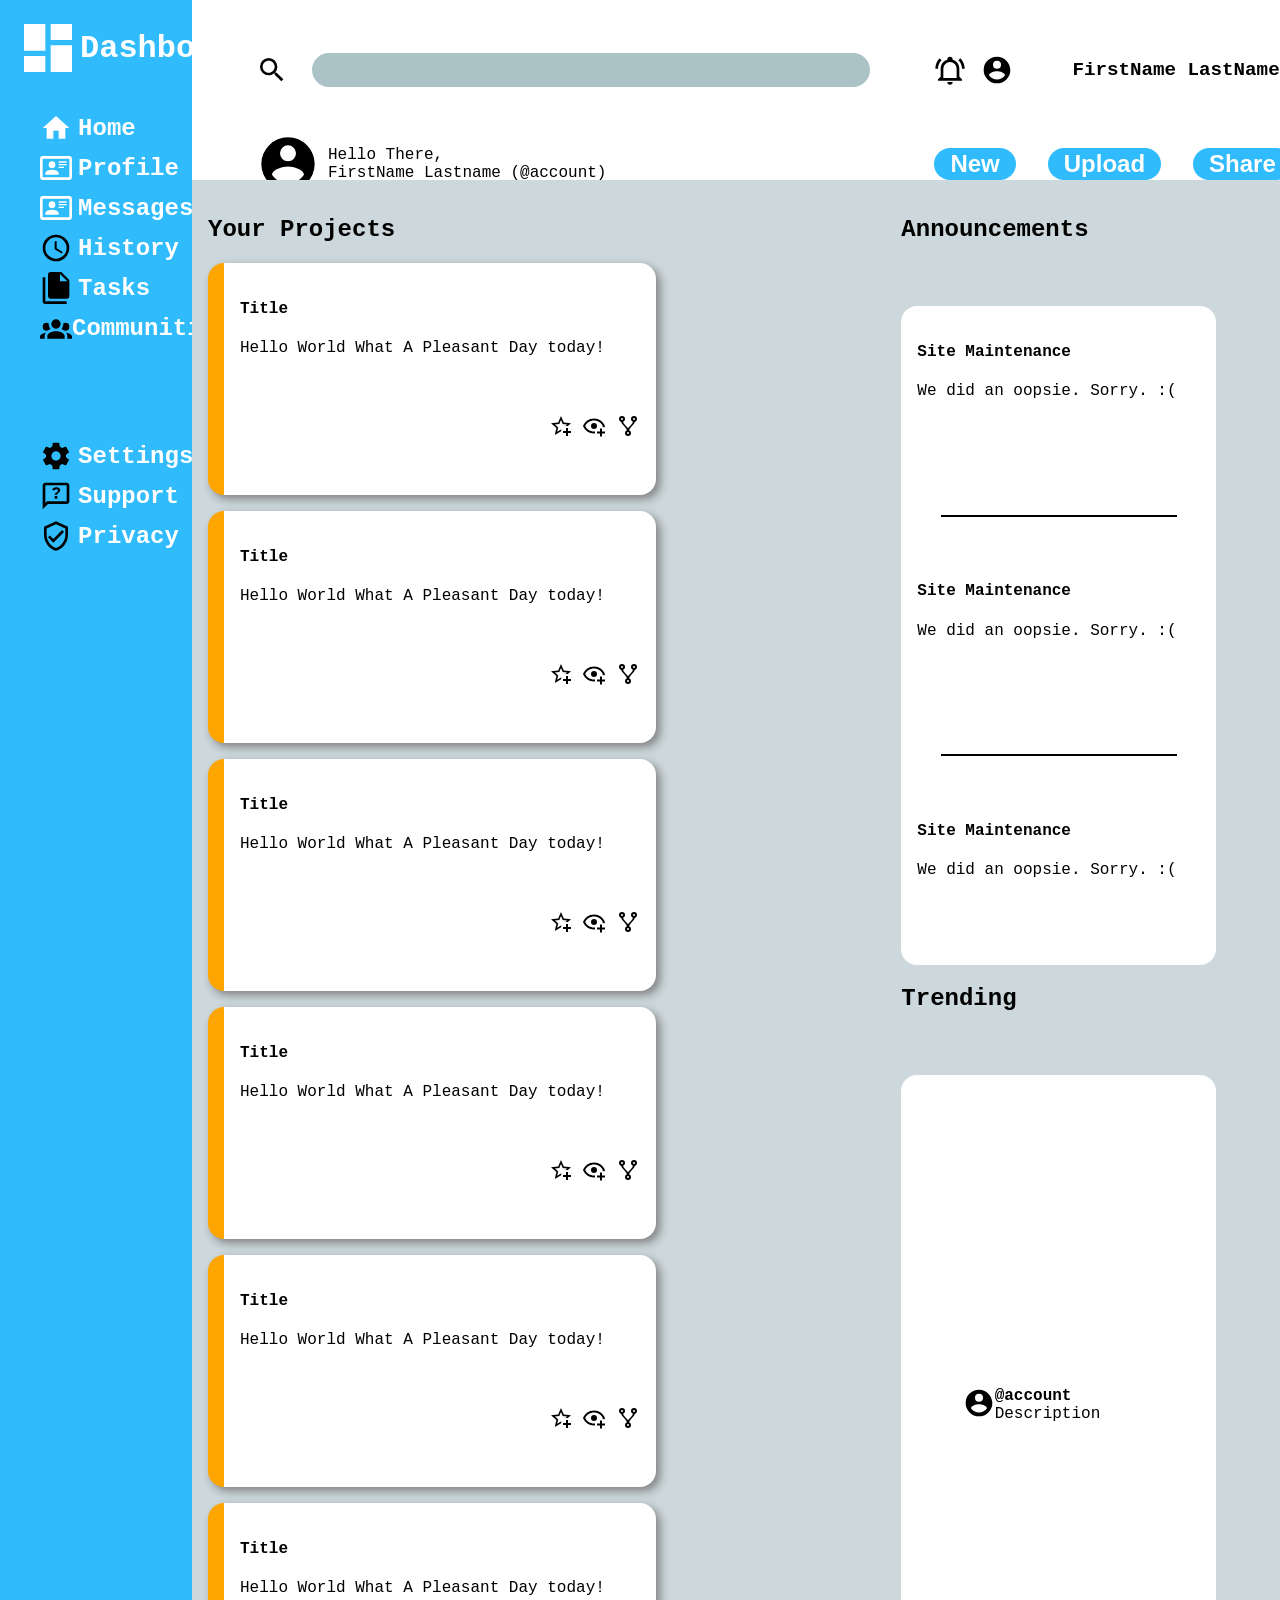
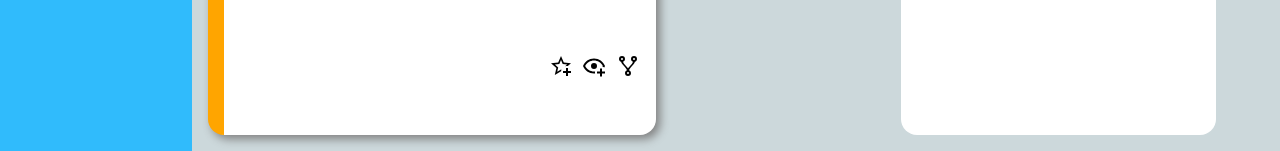
==== index.html @ e360fbac "First Try" ====
<!DOCTYPE html>
<html>
    <header>
        <meta charset="UTF-8">
        <meta name="viewport" content="width=device-width, initial-scale=1.0">
        <title>Admin Dashboard</title>
        <link rel="stylesheet" href="style.css">
    </header>
    <body>
        <div class="container">
            <div class="sidebar">
                <div class="logo">
                    <img src="content/dashboard.svg" alt="Dashboard Icon" class="icon">
                    Dashboard
                </div>
                <div class="links">
                    <ul class="applicationLinks">
                        <li><img src="content/home.svg" alt="Home Icon" class="icon-small">Home</li>
                        <li><img src="content/card-account-details-outline.svg" alt="Profile Icon" class="icon-small">Profile</li>
                        <li><img src="content/card-account-details-outline.svg" alt="Messages Icon" class="icon-small">Messages</li>
                        <li><img src="content/clock-outline.svg" alt="History Icon" class="icon-small">History</li>
                        <li><img src="content/file-multiple.svg" alt="Tasks Icon" class="icon-small">Tasks</li>
                        <li><img src="content/account-group.svg" alt="Community Icon" class="icon-small">Communities</li>
                    </ul>
                    <ul class="settingsLinks">
                        <li><img src="content/cog.svg" alt="Settings Icon" class="icon-small">Settings</li>
                        <li><img src="content/message-question-outline.svg" alt="Support Icon" class="icon-small">Support</li>
                        <li><img src="content/shield-check-outline.svg" alt="Privacy Icon" class="icon-small">Privacy</li>
                    </ul>
                </div>
            </div>
            <div class="topbar">
                <div class="searchbarContainer">
                    <img src="content/magnify.svg" alt="Search Icon" class="icon-small">
                    <input type="text" class="searchbar">
                </div>
                <div class="accountInformationContainer">
                    <div class="accountInformation">
                        <img src="content/bell-ring-outline.svg" alt="Notification Icon" class="icon-small">
                        <img src="content/account-circle.svg" alt="Account Icon" class="icon-small">
                        <p>FirstName LastName</p>
                            
                    </div>
                </div>
                <div class="greetingsContainer">
                    <div class="greeting">
                        <img src="content/account-circle.svg" alt="Account Icon" class="icon">
                        <div>
                        Hello There,<br>
                        FirstName Lastname (@account)
                        </div>
                    </div>
                </div>
                <div class="createButtonsContainer">
                    <button>New</button>
                    <button>Upload</button>
                    <button>Share</button>
                </div>
            </div>
            <div class="content">
                <div class="projectsContainer">
                    <h2>Your Projects</h3>
                    <div class="projects">
                        <div class="project">
                            <div class="projectDescription">
                                <h4>Title</h4>
                                <p>Hello World What A Pleasant Day today!</p>
                            </div>
                            <div class="projectActions">
                                <img src="content/star-plus-outline.svg" alt="Favourite" class="icon-very-small">
                                <img src="content/eye-plus-outline.svg" alt="Watch" class="icon-very-small">
                                <img src="content/source-fork.svg" alt="Fork" class="icon-very-small">
                            </div>
                        </div>
                        <div class="project">
                            <div class="projectDescription">
                                <h4>Title</h4>
                                <p>Hello World What A Pleasant Day today!</p>
                            </div>
                            <div class="projectActions">
                                <img src="content/star-plus-outline.svg" alt="Favourite" class="icon-very-small">
                                <img src="content/eye-plus-outline.svg" alt="Watch" class="icon-very-small">
                                <img src="content/source-fork.svg" alt="Fork" class="icon-very-small">
                            </div>
                        </div>
                        <div class="project">
                            <div class="projectDescription">
                                <h4>Title</h4>
                                <p>Hello World What A Pleasant Day today!</p>
                            </div>
                            <div class="projectActions">
                                <img src="content/star-plus-outline.svg" alt="Favourite" class="icon-very-small">
                                <img src="content/eye-plus-outline.svg" alt="Watch" class="icon-very-small">
                                <img src="content/source-fork.svg" alt="Fork" class="icon-very-small">
                            </div>
                        </div>
                        <div class="project">
                            <div class="projectDescription">
                                <h4>Title</h4>
                                <p>Hello World What A Pleasant Day today!</p>
                            </div>
                            <div class="projectActions">
                                <img src="content/star-plus-outline.svg" alt="Favourite" class="icon-very-small">
                                <img src="content/eye-plus-outline.svg" alt="Watch" class="icon-very-small">
                                <img src="content/source-fork.svg" alt="Fork" class="icon-very-small">
                            </div>
                        </div>
                        <div class="project">
                            <div class="projectDescription">
                                <h4>Title</h4>
                                <p>Hello World What A Pleasant Day today!</p>
                            </div>
                            <div class="projectActions">
                                <img src="content/star-plus-outline.svg" alt="Favourite" class="icon-very-small">
                                <img src="content/eye-plus-outline.svg" alt="Watch" class="icon-very-small">
                                <img src="content/source-fork.svg" alt="Fork" class="icon-very-small">
                            </div>
                        </div>
                        <div class="project">
                            <div class="projectDescription">
                                <h4>Title</h4>
                                <p>Hello World What A Pleasant Day today!</p>
                            </div>
                            <div class="projectActions">
                                <img src="content/star-plus-outline.svg" alt="Favourite" class="icon-very-small">
                                <img src="content/eye-plus-outline.svg" alt="Watch" class="icon-very-small">
                                <img src="content/source-fork.svg" alt="Fork" class="icon-very-small">
                            </div>
                        </div>
                    </div>
                </div>
                <div class="contentSidebar">
                    <div class="announcementsContainer">
                        <h2>Announcements</h3>
                        <div class="announcements">
                            <div class="announcement">
                                <h4>Site Maintenance</h5>
                                <p>We did an oopsie. Sorry. :(</p>
                            </div>
                            <div class="lineDivider"></div>
                            <div class="announcement">
                                <h4>Site Maintenance</h5>
                                <p>We did an oopsie. Sorry. :(</p>
                            </div>
                            <div class="lineDivider"></div>
                            <div class="announcement">
                                <h4>Site Maintenance</h5>
                                <p>We did an oopsie. Sorry. :(</p>
                            </div>
                        </div>
                    </div>
                    <div class="trendingContainer">
                        <h2>Trending</h3>
                        <div class="trending">
                            <div class="account">
                                <img src="content/account-circle.svg" class="icon-small">
                                <div>
                                    <div><b>@account </b><br>Description </div>
                                </div>
                            </div>
                        </div>
                    </div>
                </div>
            </div>
        </div>
    </body>
</html>
---- style.css ----
body {
    margin: 0;
    padding: 0;
    font-family: 'Courier New', Courier, monospace;
    height:100vh;
}
.container {
    display: grid;
    grid-template-columns: 15% 1fr;
    grid-template-rows: 20% 1fr;
    height: 100%;
}

.sidebar {
    grid-column: 1 / 2;
    grid-row: 1 / 3;
    background-color: #30bbfc;
    color: white;
    gap:64px
}

.sidebar .logo {
    display: grid;
    grid-template-columns: 1fr 2fr;
    align-items: center;
    padding: 16px;
    font-size: xx-large;
    font-weight: bolder;
}
.icon {
    height: 64px;
    width: 64px;
}

.icon-small {
    height: 32px;
    width: 32px;
}

.icon-very-small {
    height: 24px;
    width: 24px;
}

.sidebar .links {
    display: grid;
    gap:64px;
}

.sidebar ul {
    list-style: none;
    gap:8px;
    display: grid;
}

.sidebar li {   
    display: grid;
    grid-template-columns: 1fr 4fr;
    align-items: center;
    justify-content: center;
    text-align: left;
    font-size: x-large;
    font-weight: bold;
    
}

.topbar {
    grid-column: 2 / 3;
    grid-row: 1 / 2;
    background-color: white;
    display: grid;  
    grid-template-columns: 60% 1fr;
    grid-template-rows: 1fr 1fr;
    padding-left: 64px;
    padding-top:8px;
}

.topbar .searchbarContainer {
    display: grid;
    grid-column: 1 / 2;
    grid-row: 1 / 2;  
    grid-template-columns: 1fr 10fr;
    align-items: center;
}

.searchbar {
    border-radius: 32px;
    background-color: #abc3c7;
    height:32px;
    border-width: 0px;
    padding-left: 16px;
    color: black;
    font-size: large;
    overflow: hidden;
}


.accountInformationContainer {
    padding: 32px;
    padding-left: 64px;
    display: grid;
    align-items: right;
    grid-column: 3 / 4;
    grid-row: 1 / 2;
}

.accountInformation {
    display: grid;
    gap:8px;
    align-items: center;
    grid-template-columns: 10% 10% 1fr;
}

.accountInformation p {
    font-size: larger;
    font-weight: bold;
    text-align: center;
}

.greetingsContainer {
    display: grid;
    grid-column: 1 / 2;
    grid-row: 2 / 3;
}

.greeting {
    display: flex;
    align-items: center;
    gap:8px
}

.createButtonsContainer {
    grid-column: 3 / 4;
    grid-row: 2 / 3;
    display: grid;
    padding: 16px 64px;
    grid-template-columns: 1fr 1fr 1fr;
    gap:32px;
}

.createButtonsContainer button {
    border:none;
    background-color: #30bbfc;
    border-radius: 32px;
    font-size: x-large;
    padding: 0px 16px;
    font-weight: bold;
    color: white;
    flex-shrink: 0;
}
.createButtonsContainer button:hover {
    cursor: pointer;
}

.content {
    grid-column: 2/3;
    grid-row: 2/3;
    background-color: rgb(204, 216, 219);
    padding:16px;
    display: grid;
    grid-template-columns: 2fr 1fr;
    grid-template-rows: 1fr 1fr;
    gap:64px;
    padding-right: 64px;
}

.content .projectsContainer {
    grid-column: 1 / 2;
    grid-row: 1 / 3;
}

.projects {
    display: grid;
    grid-template-columns: repeat(auto-fit, minmax(400px,1fr));
    grid-template-rows: repeat(auto-fit, minmax(200px,1fr));
    gap: 16px;
}

.project {
    background-color: white;
    padding: 16px;
    height:200px;
    width:400px;
    display: grid;
    grid-template-rows: 1fr 1fr;
    box-shadow: 4px 4px 10px grey;
    border-radius: 16px;
    border-left: orange 16px solid;
}


.projectActions {
    align-self: center;
    justify-content: end;
    margin-left: auto;
}

.lineDivider {
    background-color: black;
    height:2px;
    width:75%;
    align-self: center;
    justify-self: center;
}

.content .contentSidebar {
    grid-column: 2/3;
    grid-row: 1/3;
    display: grid;
    grid-template-rows: 50% 50%;
    grid-template-columns: 100%;
}
.content .announcementsContainer {
    display: grid;
    grid-template-rows: 1fr 6fr;
    width: 100%;
}


.announcements {
    background-color: white;
    height: 100%;
    width: 100%;
    display: grid;
    border-radius: 16px;
    overflow: hidden;
    gap: 1px;
}

.announcement {
    margin: 16px;
}

.content .trendingContainer {
    grid-row: 2/3;  
    display: grid;
    grid-template-rows: 1fr 6fr;
}

.trending {
    background-color: white;
    height: 100%;
    width: 100%;
    display: grid;
    border-radius: 16px;
    grid-template-rows: repeat(auto-fit, minmax(40px,1fr));
    gap:8px;
    justify-content: center;
    align-content: center;
}

.account {
    margin:16px;
    display: grid;
    grid-template-columns: 1fr 5fr;
    align-content: center;
}
.account div{
    align-items: center;
    
}
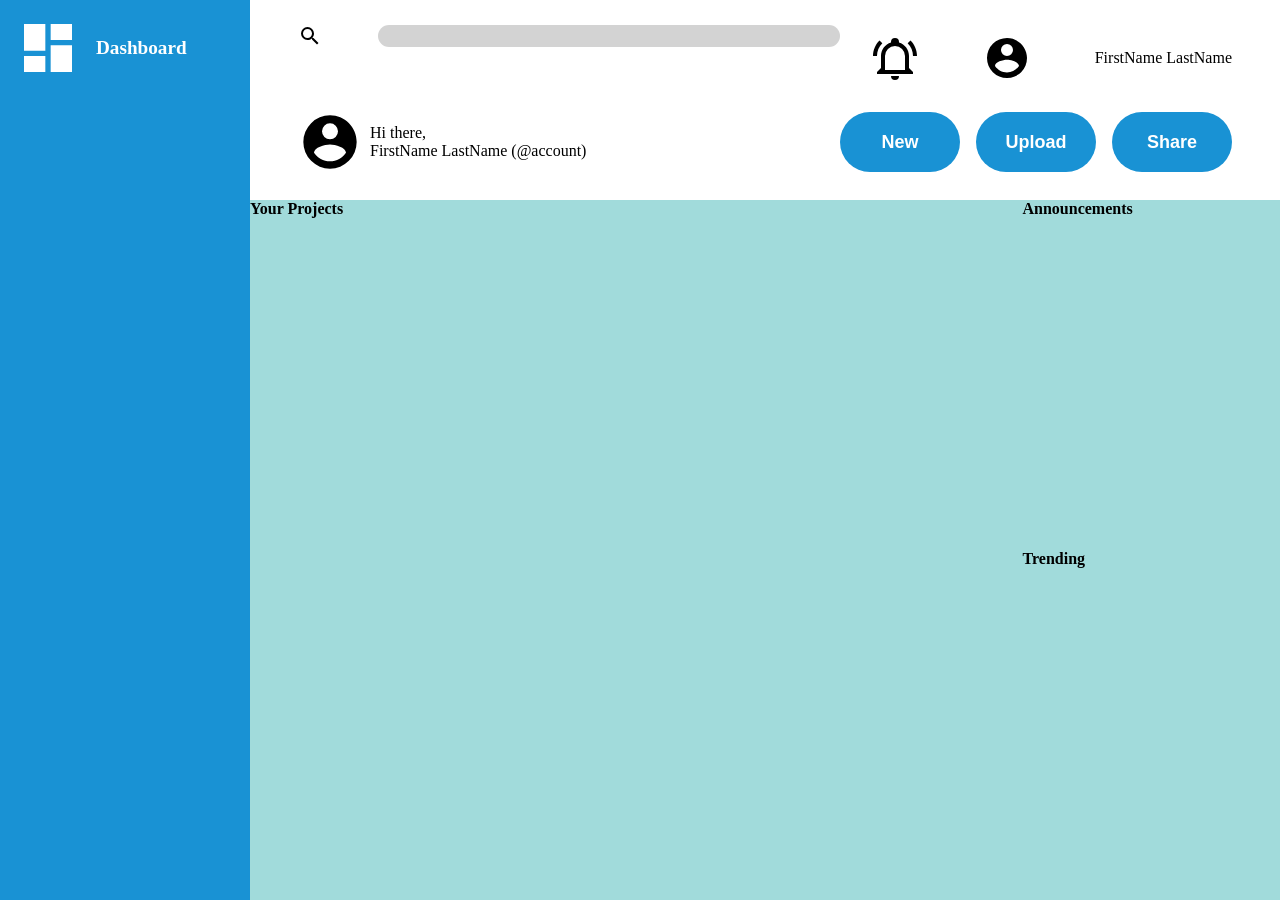
==== commit 8004ac49: "second iteration - header completed" ====
--- a/index.html
+++ b/index.html
@@ -7,159 +7,46 @@
         <link rel="stylesheet" href="style.css">
     </header>
     <body>
-        <div class="container">
+        <div class="layout">
             <div class="sidebar">
                 <div class="logo">
-                    <img src="content/dashboard.svg" alt="Dashboard Icon" class="icon">
-                    Dashboard
-                </div>
-                <div class="links">
-                    <ul class="applicationLinks">
-                        <li><img src="content/home.svg" alt="Home Icon" class="icon-small">Home</li>
-                        <li><img src="content/card-account-details-outline.svg" alt="Profile Icon" class="icon-small">Profile</li>
-                        <li><img src="content/card-account-details-outline.svg" alt="Messages Icon" class="icon-small">Messages</li>
-                        <li><img src="content/clock-outline.svg" alt="History Icon" class="icon-small">History</li>
-                        <li><img src="content/file-multiple.svg" alt="Tasks Icon" class="icon-small">Tasks</li>
-                        <li><img src="content/account-group.svg" alt="Community Icon" class="icon-small">Communities</li>
-                    </ul>
-                    <ul class="settingsLinks">
-                        <li><img src="content/cog.svg" alt="Settings Icon" class="icon-small">Settings</li>
-                        <li><img src="content/message-question-outline.svg" alt="Support Icon" class="icon-small">Support</li>
-                        <li><img src="content/shield-check-outline.svg" alt="Privacy Icon" class="icon-small">Privacy</li>
-                    </ul>
+                    <img src="content/dashboard.svg" alt="Dashboard Icon" class="icon-large">
+                    <div class="logo-name">Dashboard</div>
                 </div>
             </div>
-            <div class="topbar">
-                <div class="searchbarContainer">
+            <div class="header">
+                <div class="search">
                     <img src="content/magnify.svg" alt="Search Icon" class="icon-small">
                     <input type="text" class="searchbar">
                 </div>
-                <div class="accountInformationContainer">
-                    <div class="accountInformation">
-                        <img src="content/bell-ring-outline.svg" alt="Notification Icon" class="icon-small">
-                        <img src="content/account-circle.svg" alt="Account Icon" class="icon-small">
-                        <p>FirstName LastName</p>
-                            
+                <div class="account">
+                    <img src="content/bell-ring-outline.svg" alt="Bell Icon" class="icon">
+                    <img src="content/account-circle.svg" alt="Account Icon" class="icon">
+                    <div class="account-name">FirstName LastName</div>
+                </div>
+                <div class="greeting">
+                    <img src="content/account-circle.svg" alt="Account Icon" class="icon-large">
+                    <div>
+                        Hi there,<br>
+                        FirstName LastName (@account)
                     </div>
                 </div>
-                <div class="greetingsContainer">
-                    <div class="greeting">
-                        <img src="content/account-circle.svg" alt="Account Icon" class="icon">
-                        <div>
-                        Hello There,<br>
-                        FirstName Lastname (@account)
-                        </div>
-                    </div>
-                </div>
-                <div class="createButtonsContainer">
-                    <button>New</button>
-                    <button>Upload</button>
-                    <button>Share</button>
+                <div class="content-buttons">
+                    <button class="button">New</button>
+                    <button class="button">Upload</button>
+                    <button class="button">Share</button>
                 </div>
             </div>
             <div class="content">
-                <div class="projectsContainer">
-                    <h2>Your Projects</h3>
-                    <div class="projects">
-                        <div class="project">
-                            <div class="projectDescription">
-                                <h4>Title</h4>
-                                <p>Hello World What A Pleasant Day today!</p>
-                            </div>
-                            <div class="projectActions">
-                                <img src="content/star-plus-outline.svg" alt="Favourite" class="icon-very-small">
-                                <img src="content/eye-plus-outline.svg" alt="Watch" class="icon-very-small">
-                                <img src="content/source-fork.svg" alt="Fork" class="icon-very-small">
-                            </div>
-                        </div>
-                        <div class="project">
-                            <div class="projectDescription">
-                                <h4>Title</h4>
-                                <p>Hello World What A Pleasant Day today!</p>
-                            </div>
-                            <div class="projectActions">
-                                <img src="content/star-plus-outline.svg" alt="Favourite" class="icon-very-small">
-                                <img src="content/eye-plus-outline.svg" alt="Watch" class="icon-very-small">
-                                <img src="content/source-fork.svg" alt="Fork" class="icon-very-small">
-                            </div>
-                        </div>
-                        <div class="project">
-                            <div class="projectDescription">
-                                <h4>Title</h4>
-                                <p>Hello World What A Pleasant Day today!</p>
-                            </div>
-                            <div class="projectActions">
-                                <img src="content/star-plus-outline.svg" alt="Favourite" class="icon-very-small">
-                                <img src="content/eye-plus-outline.svg" alt="Watch" class="icon-very-small">
-                                <img src="content/source-fork.svg" alt="Fork" class="icon-very-small">
-                            </div>
-                        </div>
-                        <div class="project">
-                            <div class="projectDescription">
-                                <h4>Title</h4>
-                                <p>Hello World What A Pleasant Day today!</p>
-                            </div>
-                            <div class="projectActions">
-                                <img src="content/star-plus-outline.svg" alt="Favourite" class="icon-very-small">
-                                <img src="content/eye-plus-outline.svg" alt="Watch" class="icon-very-small">
-                                <img src="content/source-fork.svg" alt="Fork" class="icon-very-small">
-                            </div>
-                        </div>
-                        <div class="project">
-                            <div class="projectDescription">
-                                <h4>Title</h4>
-                                <p>Hello World What A Pleasant Day today!</p>
-                            </div>
-                            <div class="projectActions">
-                                <img src="content/star-plus-outline.svg" alt="Favourite" class="icon-very-small">
-                                <img src="content/eye-plus-outline.svg" alt="Watch" class="icon-very-small">
-                                <img src="content/source-fork.svg" alt="Fork" class="icon-very-small">
-                            </div>
-                        </div>
-                        <div class="project">
-                            <div class="projectDescription">
-                                <h4>Title</h4>
-                                <p>Hello World What A Pleasant Day today!</p>
-                            </div>
-                            <div class="projectActions">
-                                <img src="content/star-plus-outline.svg" alt="Favourite" class="icon-very-small">
-                                <img src="content/eye-plus-outline.svg" alt="Watch" class="icon-very-small">
-                                <img src="content/source-fork.svg" alt="Fork" class="icon-very-small">
-                            </div>
-                        </div>
-                    </div>
+                <div class="projects">
+                    <h4>Your Projects</h4>
                 </div>
-                <div class="contentSidebar">
-                    <div class="announcementsContainer">
-                        <h2>Announcements</h3>
-                        <div class="announcements">
-                            <div class="announcement">
-                                <h4>Site Maintenance</h5>
-                                <p>We did an oopsie. Sorry. :(</p>
-                            </div>
-                            <div class="lineDivider"></div>
-                            <div class="announcement">
-                                <h4>Site Maintenance</h5>
-                                <p>We did an oopsie. Sorry. :(</p>
-                            </div>
-                            <div class="lineDivider"></div>
-                            <div class="announcement">
-                                <h4>Site Maintenance</h5>
-                                <p>We did an oopsie. Sorry. :(</p>
-                            </div>
-                        </div>
-                    </div>
-                    <div class="trendingContainer">
-                        <h2>Trending</h3>
-                        <div class="trending">
-                            <div class="account">
-                                <img src="content/account-circle.svg" class="icon-small">
-                                <div>
-                                    <div><b>@account </b><br>Description </div>
-                                </div>
-                            </div>
-                        </div>
-                    </div>
+                <div class="announcements">
+                    <h4>Announcements</h4>
+
+                </div>
+                <div class="trending">
+                    <h4>Trending</h4>
                 </div>
             </div>
         </div>
--- a/style.css
+++ b/style.css
@@ -1,261 +1,150 @@
-body {
-    margin: 0;
-    padding: 0;
-    font-family: 'Courier New', Courier, monospace;
-    height:100vh;
+* {
+    margin:0;
+    padding:0;
 }
-.container {
+
+.layout {
+    min-height: 100vh;
+    min-width: 100vw;
     display: grid;
-    grid-template-columns: 15% 1fr;
-    grid-template-rows: 20% 1fr;
-    height: 100%;
+    grid-template-columns: 250px 1fr;
+    grid-template-rows: 200px 1fr;
 }
 
 .sidebar {
-    grid-column: 1 / 2;
-    grid-row: 1 / 3;
-    background-color: #30bbfc;
-    color: white;
-    gap:64px
+    background-color: rgba(25,146,212,255);
+    grid-row: 1/3;
+    grid-column: 1/2;
+    color:white;
+    padding:16px;
 }
 
-.sidebar .logo {
+.header {
+    background-color: white;
+    grid-row: 1/2;
+    grid-column: 2/3;
     display: grid;
-    grid-template-columns: 1fr 2fr;
-    align-items: center;
-    padding: 16px;
-    font-size: xx-large;
-    font-weight: bolder;
+    grid-template-rows: 1fr 1fr;
+    grid-template-columns: 3fr 2fr;
+    padding: 16px 48px;
 }
+
+.content {
+    background-color: rgb(161, 219, 219);
+    grid-row: 2/3;
+    grid-column: 2/3;
+    display: grid;
+    grid-template-columns: 3fr 1fr;
+    grid-template-rows: 1fr 1fr;
+}
+
+.icon-large {
+    height:64px;
+    width:64px;
+}
+
 .icon {
-    height: 64px;
-    width: 64px;
+    height:48px;
+    width:48px;
 }
 
 .icon-small {
-    height: 32px;
-    width: 32px;
+    height:24px;
+    width:24px;
 }
 
 .icon-very-small {
-    height: 24px;
-    width: 24px;
+    height:16px;
+    width:16px;
 }
 
-.sidebar .links {
+.logo {
     display: grid;
-    gap:64px;
+    grid-template-columns: 80px 1fr;
+    align-items: center;
 }
 
-.sidebar ul {
-    list-style: none;
-    gap:8px;
+.logo-name {
+    font-weight: bolder;
+    font-size: larger;
+}
+/* Sidebar */
+
+/* Header*/
+.search {
+    grid-row: 1/2;
+    grid-column: 1/2;
     display: grid;
-}
-
-.sidebar li {   
-    display: grid;
-    grid-template-columns: 1fr 4fr;
-    align-items: center;
-    justify-content: center;
-    text-align: left;
-    font-size: x-large;
-    font-weight: bold;
-    
-}
-
-.topbar {
-    grid-column: 2 / 3;
-    grid-row: 1 / 2;
-    background-color: white;
-    display: grid;  
-    grid-template-columns: 60% 1fr;
-    grid-template-rows: 1fr 1fr;
-    padding-left: 64px;
-    padding-top:8px;
-}
-
-.topbar .searchbarContainer {
-    display: grid;
-    grid-column: 1 / 2;
-    grid-row: 1 / 2;  
-    grid-template-columns: 1fr 10fr;
+    grid-template-columns: 80px 1fr;
+    height:40px;
     align-items: center;
 }
 
 .searchbar {
-    border-radius: 32px;
-    background-color: #abc3c7;
-    height:32px;
-    border-width: 0px;
-    padding-left: 16px;
-    color: black;
-    font-size: large;
-    overflow: hidden;
+    background-color: lightgray;
+    text-decoration: none;
+    font-size: larger;
+    width:100%;
+    border:none;
+    border-radius: 400px;
 }
 
-
-.accountInformationContainer {
-    padding: 32px;
-    padding-left: 64px;
-    display: grid;
-    align-items: right;
-    grid-column: 3 / 4;
-    grid-row: 1 / 2;
-}
-
-.accountInformation {
-    display: grid;
-    gap:8px;
+.account {
+    grid-row: 1/2;
+    grid-column: 2/3;
+    display:flex;
     align-items: center;
-    grid-template-columns: 10% 10% 1fr;
-}
-
-.accountInformation p {
-    font-size: larger;
-    font-weight: bold;
-    text-align: center;
-}
-
-.greetingsContainer {
-    display: grid;
-    grid-column: 1 / 2;
-    grid-row: 2 / 3;
+    justify-content: flex-end;
+    gap:64px
 }
 
 .greeting {
+    grid-row: 2/3;
+    grid-column: 1/2;
     display: flex;
     align-items: center;
+    justify-content: flex-start;
     gap:8px
 }
 
-.createButtonsContainer {
-    grid-column: 3 / 4;
-    grid-row: 2 / 3;
+.content-buttons {
+    grid-row: 2/3;
+    grid-column: 2/3;
     display: grid;
-    padding: 16px 64px;
-    grid-template-columns: 1fr 1fr 1fr;
-    gap:32px;
+    grid-template-columns: repeat(3, 120px);
+    gap: 16px;
+    justify-content: center;
 }
 
-.createButtonsContainer button {
+.button {
+    background-color: rgba(25,146,212,255);
     border:none;
-    background-color: #30bbfc;
-    border-radius: 32px;
-    font-size: x-large;
-    padding: 0px 16px;
-    font-weight: bold;
     color: white;
-    flex-shrink: 0;
+    font-weight: bolder;
+    font-size: large;
+    border-radius: 80px;
+    height:60px;
+    align-self: center;
 }
-.createButtonsContainer button:hover {
+.button:hover {
     cursor: pointer;
 }
 
-.content {
-    grid-column: 2/3;
-    grid-row: 2/3;
-    background-color: rgb(204, 216, 219);
-    padding:16px;
+/*Content*/
+.projects {
+    grid-column: 1 / 2;
+    grid-row: 1 / 3;
     display: grid;
-    grid-template-columns: 2fr 1fr;
-    grid-template-rows: 1fr 1fr;
-    gap:64px;
-    padding-right: 64px;
 }
 
-.content .projectsContainer {
-    grid-column: 1 / 2;
-    grid-row: 1 / 3;
-}
-
-.projects {
+.announcements {
+    grid-column: 2 / 3;
+    grid-row: 1 / 2;
     display: grid;
-    grid-template-columns: repeat(auto-fit, minmax(400px,1fr));
-    grid-template-rows: repeat(auto-fit, minmax(200px,1fr));
-    gap: 16px;
-}
-
-.project {
-    background-color: white;
-    padding: 16px;
-    height:200px;
-    width:400px;
-    display: grid;
-    grid-template-rows: 1fr 1fr;
-    box-shadow: 4px 4px 10px grey;
-    border-radius: 16px;
-    border-left: orange 16px solid;
-}
-
-
-.projectActions {
-    align-self: center;
-    justify-content: end;
-    margin-left: auto;
-}
-
-.lineDivider {
-    background-color: black;
-    height:2px;
-    width:75%;
-    align-self: center;
-    justify-self: center;
-}
-
-.content .contentSidebar {
-    grid-column: 2/3;
-    grid-row: 1/3;
-    display: grid;
-    grid-template-rows: 50% 50%;
-    grid-template-columns: 100%;
-}
-.content .announcementsContainer {
-    display: grid;
-    grid-template-rows: 1fr 6fr;
-    width: 100%;
-}
-
-
-.announcements {
-    background-color: white;
-    height: 100%;
-    width: 100%;
-    display: grid;
-    border-radius: 16px;
-    overflow: hidden;
-    gap: 1px;
-}
-
-.announcement {
-    margin: 16px;
-}
-
-.content .trendingContainer {
-    grid-row: 2/3;  
-    display: grid;
-    grid-template-rows: 1fr 6fr;
 }
 
 .trending {
-    background-color: white;
-    height: 100%;
-    width: 100%;
+    grid-column: 2 / 3;
+    grid-row: 2 / 3;
     display: grid;
-    border-radius: 16px;
-    grid-template-rows: repeat(auto-fit, minmax(40px,1fr));
-    gap:8px;
-    justify-content: center;
-    align-content: center;
-}
-
-.account {
-    margin:16px;
-    display: grid;
-    grid-template-columns: 1fr 5fr;
-    align-content: center;
-}
-.account div{
-    align-items: center;
-    
 }
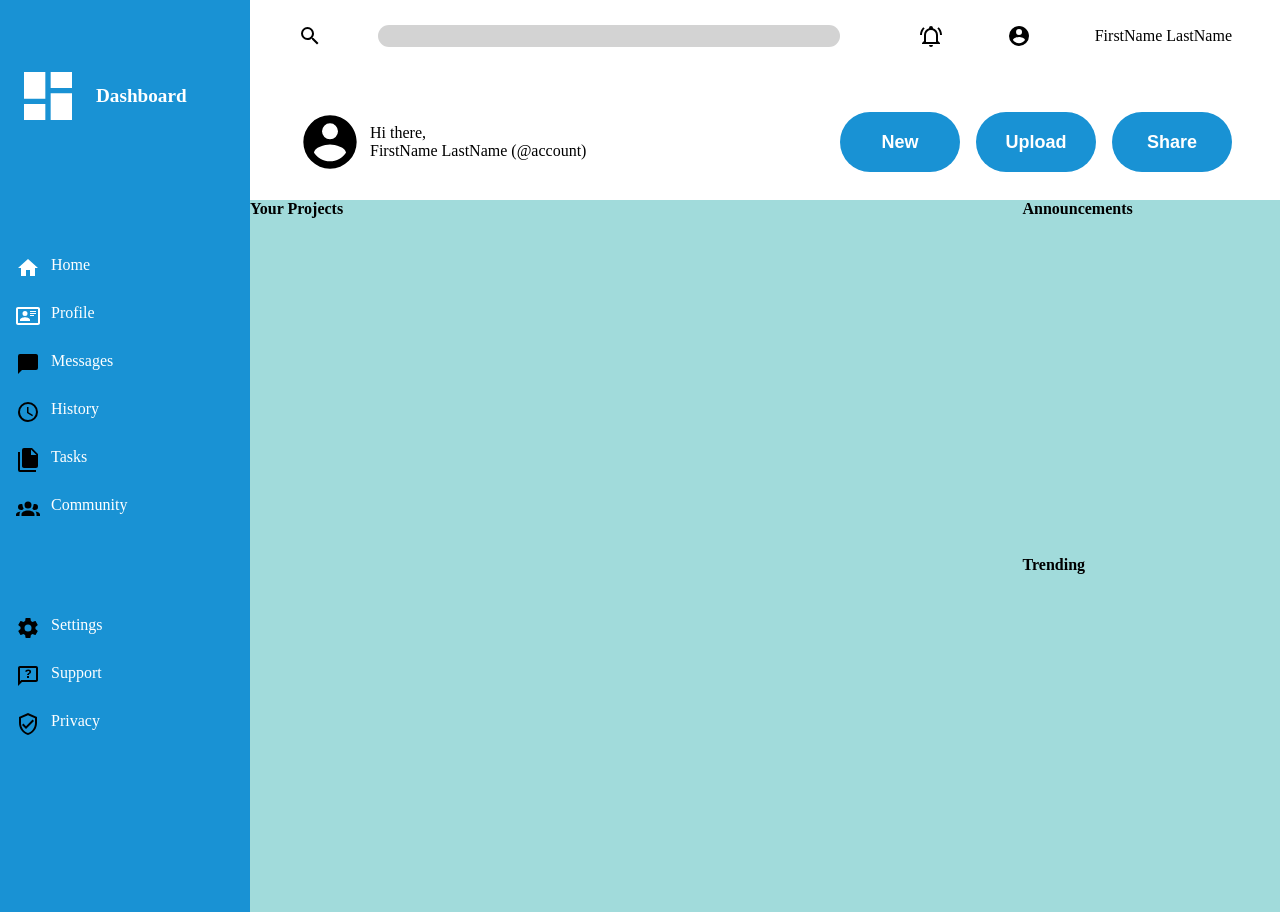
==== commit 91aa0beb: "Sidebar completed. Minor changes to header" ====
--- a/index.html
+++ b/index.html
@@ -13,6 +13,37 @@
                     <img src="content/dashboard.svg" alt="Dashboard Icon" class="icon-large">
                     <div class="logo-name">Dashboard</div>
                 </div>
+                <ul class="application-links">
+                    <li>
+                        <img src="content/home.svg" alt="Home Icon" class="icon-small">Home
+                    </li>
+                    <li>
+                        <img src="content/card-account-details-outline.svg" alt="Profile Icon" class="icon-small">Profile
+                    </li>
+                    <li>
+                        <img src="content/message.svg" alt="Message Icon" class="icon-small">Messages
+                    </li>
+                    <li>
+                        <img src="content/clock-outline.svg" alt="History Icon" class="icon-small">History
+                    </li>
+                    <li>
+                        <img src="content/file-multiple.svg" alt="Tasks Icon" class="icon-small">Tasks
+                    </li>
+                    <li>
+                        <img src="content/account-group.svg" alt="Community Icon" class="icon-small">Community
+                    </li>
+                </ul>
+                <div class="option-links">
+                    <li>
+                        <img src="content/cog.svg" alt="Settings Icon" class="icon-small">Settings
+                    </li>
+                    <li>
+                        <img src="content/message-question-outline.svg" alt="Support Icon" class="icon-small">Support
+                    </li>
+                    <li>
+                        <img src="content/shield-check-outline.svg" alt="Privacy Icon" class="icon-small">Privacy
+                    </li>
+                </div>
             </div>
             <div class="header">
                 <div class="search">
@@ -20,8 +51,8 @@
                     <input type="text" class="searchbar">
                 </div>
                 <div class="account">
-                    <img src="content/bell-ring-outline.svg" alt="Bell Icon" class="icon">
-                    <img src="content/account-circle.svg" alt="Account Icon" class="icon">
+                    <img src="content/bell-ring-outline.svg" alt="Bell Icon" class="icon-small">
+                    <img src="content/account-circle.svg" alt="Account Icon" class="icon-small">
                     <div class="account-name">FirstName LastName</div>
                 </div>
                 <div class="greeting">
--- a/style.css
+++ b/style.css
@@ -17,6 +17,9 @@
     grid-column: 1/2;
     color:white;
     padding:16px;
+    display: grid;
+    grid-template-rows: 160px 1fr 1fr;
+    gap:80px
 }
 
 .header {
@@ -70,6 +73,23 @@
 }
 /* Sidebar */
 
+.application-links, .option-links{
+    list-style-type: none;
+    display: grid;
+    gap:8px
+}
+.application-links {
+    grid-template-rows: repeat(6, 40px);
+}
+
+.option-links{
+    grid-template-rows: repeat(3, 40px)
+}
+
+li {
+    display: grid;
+    grid-template-columns: 35px 1fr;
+}
 /* Header*/
 .search {
     grid-row: 1/2;
@@ -95,7 +115,8 @@
     display:flex;
     align-items: center;
     justify-content: flex-end;
-    gap:64px
+    gap:64px;
+    height:40px;
 }
 
 .greeting {
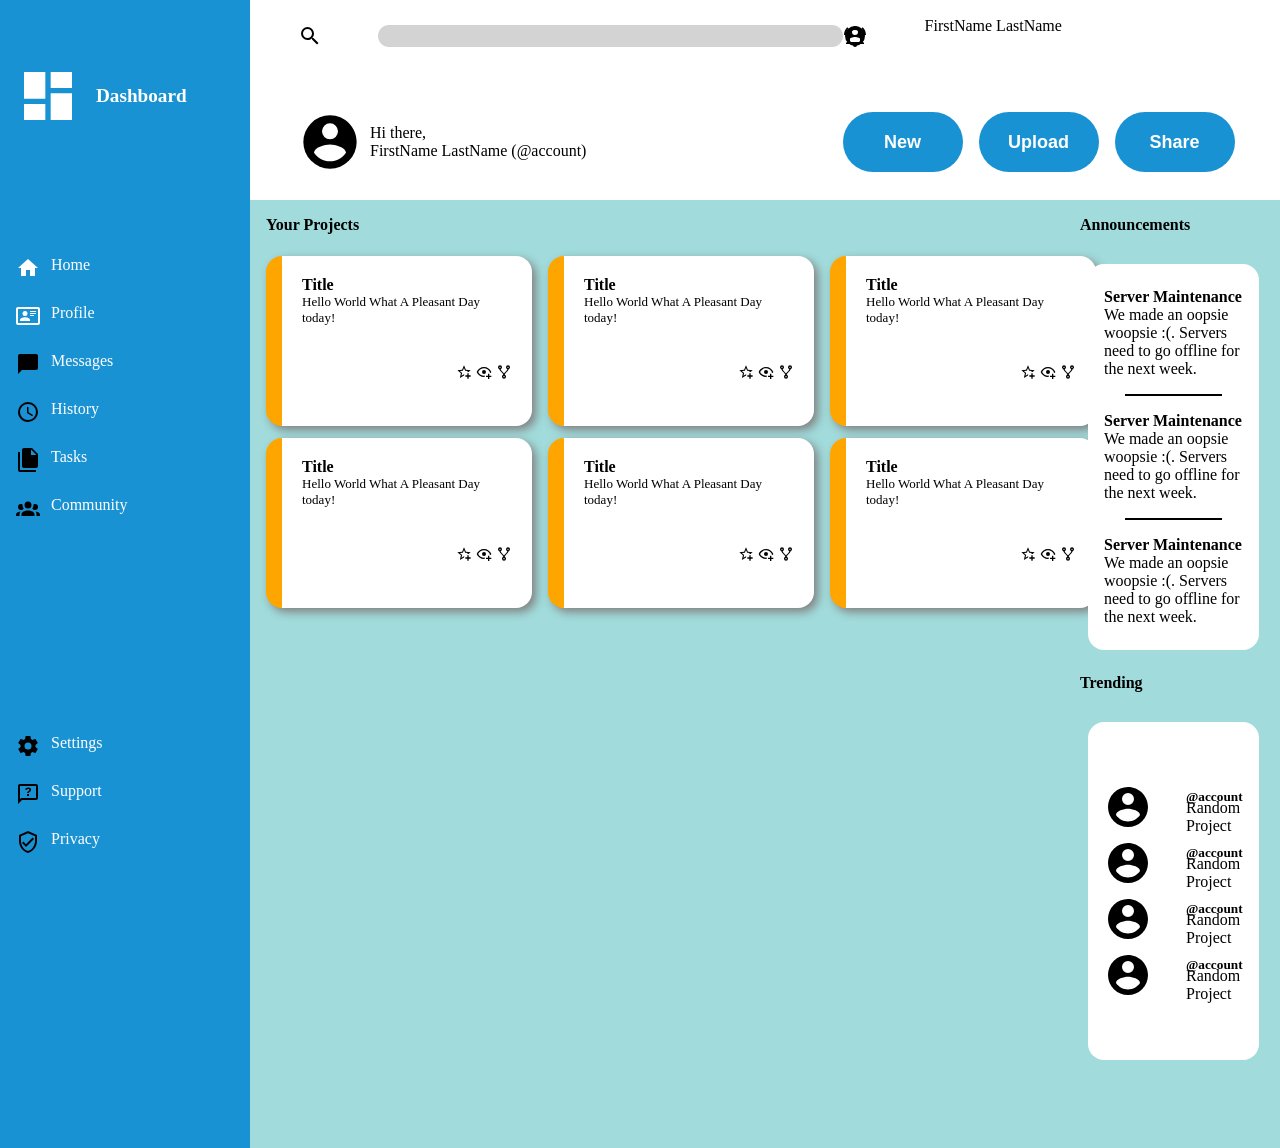
==== commit 83e5250a: "content finished. Header broken" ====
--- a/index.html
+++ b/index.html
@@ -71,13 +71,118 @@
             <div class="content">
                 <div class="projects">
                     <h4>Your Projects</h4>
+                    <div class="project-grid">
+                        <div class="project">
+                            <div class="projectDescription">
+                                <h4>Title</h4>
+                                <p>Hello World What A Pleasant Day today!</p>
+                            </div>
+                            <div class="projectActions">
+                                <img src="content/star-plus-outline.svg" alt="Favourite" class="icon-very-small">
+                                <img src="content/eye-plus-outline.svg" alt="Watch" class="icon-very-small">
+                                <img src="content/source-fork.svg" alt="Fork" class="icon-very-small">
+                            </div>
+                        </div>
+                        <div class="project">
+                            <div class="projectDescription">
+                                <h4>Title</h4>
+                                <p>Hello World What A Pleasant Day today!</p>
+                            </div>
+                            <div class="projectActions">
+                                <img src="content/star-plus-outline.svg" alt="Favourite" class="icon-very-small">
+                                <img src="content/eye-plus-outline.svg" alt="Watch" class="icon-very-small">
+                                <img src="content/source-fork.svg" alt="Fork" class="icon-very-small">
+                            </div>
+                        </div>
+                        <div class="project">
+                            <div class="projectDescription">
+                                <h4>Title</h4>
+                                <p>Hello World What A Pleasant Day today!</p>
+                            </div>
+                            <div class="projectActions">
+                                <img src="content/star-plus-outline.svg" alt="Favourite" class="icon-very-small">
+                                <img src="content/eye-plus-outline.svg" alt="Watch" class="icon-very-small">
+                                <img src="content/source-fork.svg" alt="Fork" class="icon-very-small">
+                            </div>
+                        </div>
+                        <div class="project">
+                            <div class="projectDescription">
+                                <h4>Title</h4>
+                                <p>Hello World What A Pleasant Day today!</p>
+                            </div>
+                            <div class="projectActions">
+                                <img src="content/star-plus-outline.svg" alt="Favourite" class="icon-very-small">
+                                <img src="content/eye-plus-outline.svg" alt="Watch" class="icon-very-small">
+                                <img src="content/source-fork.svg" alt="Fork" class="icon-very-small">
+                            </div>
+                        </div>
+                        <div class="project">
+                            <div class="projectDescription">
+                                <h4>Title</h4>
+                                <p>Hello World What A Pleasant Day today!</p>
+                            </div>
+                            <div class="projectActions">
+                                <img src="content/star-plus-outline.svg" alt="Favourite" class="icon-very-small">
+                                <img src="content/eye-plus-outline.svg" alt="Watch" class="icon-very-small">
+                                <img src="content/source-fork.svg" alt="Fork" class="icon-very-small">
+                            </div>
+                        </div>
+                        <div class="project">
+                            <div class="projectDescription">
+                                <h4>Title</h4>
+                                <p>Hello World What A Pleasant Day today!</p>
+                            </div>
+                            <div class="projectActions">
+                                <img src="content/star-plus-outline.svg" alt="Favourite" class="icon-very-small">
+                                <img src="content/eye-plus-outline.svg" alt="Watch" class="icon-very-small">
+                                <img src="content/source-fork.svg" alt="Fork" class="icon-very-small">
+                            </div>
+                        </div>
+                    </div>
                 </div>
                 <div class="announcements">
                     <h4>Announcements</h4>
-
+                    <div class="announcements-feed">
+                        <div class="announcement">
+                            <h4>Server Maintenance</h4>
+                            <p>We made an oopsie woopsie :(. Servers need to go offline for the next week.</p>
+                        </div>
+                        <div class="line-separator"></div>
+                        <div class="announcement">
+                            <h4>Server Maintenance</h4>
+                            <p>We made an oopsie woopsie :(. Servers need to go offline for the next week.</p>
+                        </div>
+                        <div class="line-separator"></div>
+                        <div class="announcement">
+                            <h4>Server Maintenance</h4>
+                            <p>We made an oopsie woopsie :(. Servers need to go offline for the next week.</p>
+                        </div>
+                    </div>
                 </div>
                 <div class="trending">
                     <h4>Trending</h4>
+                    <div class="trending-feed">
+                        <div class="account">
+                            <img src="content/account-circle.svg" alt="Account Icon" class="icon">
+                            <h5>@account</h5>
+                            <p>Random Project</p>
+                        </div>
+                        <div class="account">
+                            <img src="content/account-circle.svg" alt="Account Icon" class="icon">
+                            <h5>@account</h5>
+                            <p>Random Project</p>
+                        </div>
+                        <div class="account">
+                            <img src="content/account-circle.svg" alt="Account Icon" class="icon">
+                            <h5>@account</h5>
+                            <p>Random Project</p>
+                        </div>
+                        <div class="account">
+                            <img src="content/account-circle.svg" alt="Account Icon" class="icon">
+                            <h5>@account</h5>
+                            <p>Random Project</p>
+                        </div>
+                    </div>
                 </div>
             </div>
         </div>
--- a/style.css
+++ b/style.css
@@ -19,7 +19,8 @@
     padding:16px;
     display: grid;
     grid-template-rows: 160px 1fr 1fr;
-    gap:80px
+    gap:80px;
+    height:100%
 }
 
 .header {
@@ -37,8 +38,10 @@
     grid-row: 2/3;
     grid-column: 2/3;
     display: grid;
-    grid-template-columns: 3fr 1fr;
+    grid-template-columns: 5fr 2fr;
     grid-template-rows: 1fr 1fr;
+    padding:16px;
+    height:100%;
 }
 
 .icon-large {
@@ -156,16 +159,107 @@
     grid-column: 1 / 2;
     grid-row: 1 / 3;
     display: grid;
-}
+    grid-template-rows: 40px 1fr;
+}
+
+.project-grid {
+    display: grid;
+    grid-template-columns: repeat(3, 250px);
+    grid-template-rows: repeat(auto-fit, 150px);
+    gap:32px
+}
+
+.project {
+    background-color: white;
+    padding: 20px;
+    height: 130px;
+    width: 210px;
+    display: grid;
+    grid-template-rows: 1fr 1fr;
+    box-shadow: 4px 4px 10px grey;
+    border-radius: 16px;
+    border-left: orange 16px solid;
+}
+
+.project p {
+    font-size: small;
+}
+
+.projectActions {
+    align-self: center;
+    justify-content: end;
+    margin-left: auto;
+    margin-bottom: 0px;
+}
+
 
 .announcements {
     grid-column: 2 / 3;
     grid-row: 1 / 2;
     display: grid;
+    margin-bottom: 16px;
+    grid-template-rows: 40px 1fr;
+}
+
+.announcements-feed {
+    margin: 8px;
+    background-color: white;
+    border-radius: 16px;
+    padding: 16px;
+    display: flex;
+    flex-direction: column;
+    justify-content: center;
+    gap:16px
+}
+
+.announcement {
+    height:auto
+}
+
+.line-separator {
+    background-color: black;
+    height:2px;
+    width:70%;
+    justify-self: center;
+    align-self: center;
 }
 
 .trending {
     grid-column: 2 / 3;
     grid-row: 2 / 3;
     display: grid;
+    grid-template-rows: 40px 1fr;
+    margin-bottom: 64px;
+}
+
+.trending-feed {
+    margin: 8px;
+    background-color: white;
+    border-radius: 16px;
+    padding: 16px;
+    display: flex;
+    flex-direction: column;
+    justify-content: center;
+    gap:16px
+}
+
+.account {
+    display: grid;
+    grid-template-columns: 80px 1fr;
+    grid-template-rows: 20px 20px;
+    gap: 0px 2px;
+}
+.account img {
+    grid-column: 1 / 2;
+    grid-row: 1 / 3;
+}
+
+.account h5 {
+    grid-column: 2 / 3;
+    grid-row: 1 / 2;
+}
+
+.account p {
+    grid-column: 2 / 3;
+    grid-row: 2 / 3;
 }
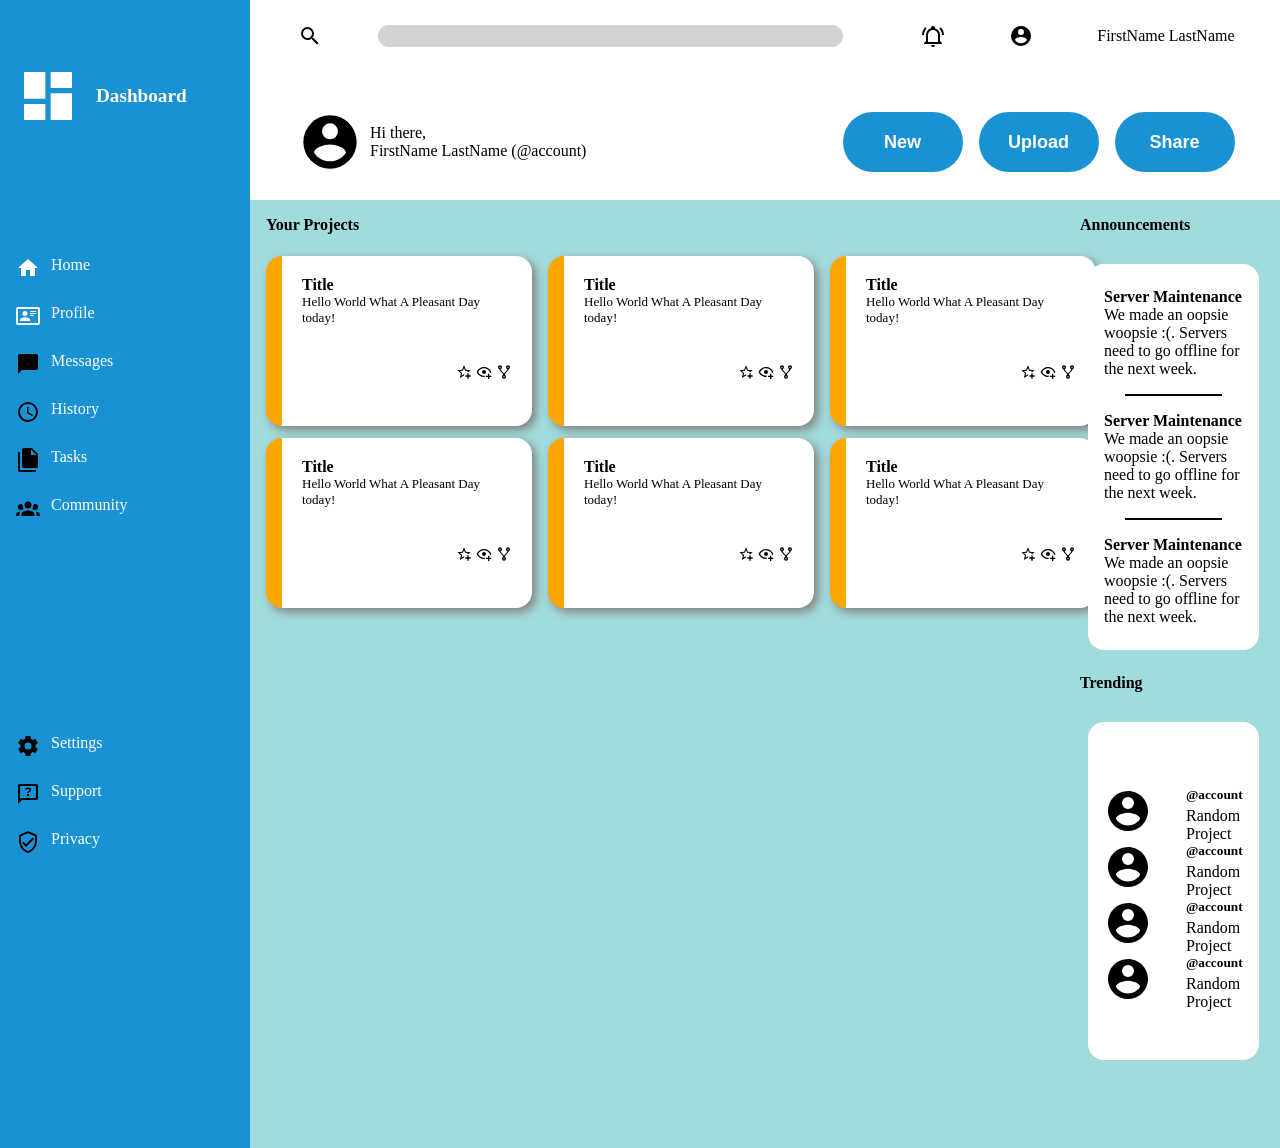
==== commit 76cf6101: "Fixed Header" ====
--- a/index.html
+++ b/index.html
@@ -50,7 +50,7 @@
                     <img src="content/magnify.svg" alt="Search Icon" class="icon-small">
                     <input type="text" class="searchbar">
                 </div>
-                <div class="account">
+                <div class="account-information">
                     <img src="content/bell-ring-outline.svg" alt="Bell Icon" class="icon-small">
                     <img src="content/account-circle.svg" alt="Account Icon" class="icon-small">
                     <div class="account-name">FirstName LastName</div>
--- a/style.css
+++ b/style.css
@@ -112,7 +112,7 @@
     border-radius: 400px;
 }
 
-.account {
+.account-information {
     grid-row: 1/2;
     grid-column: 2/3;
     display:flex;
